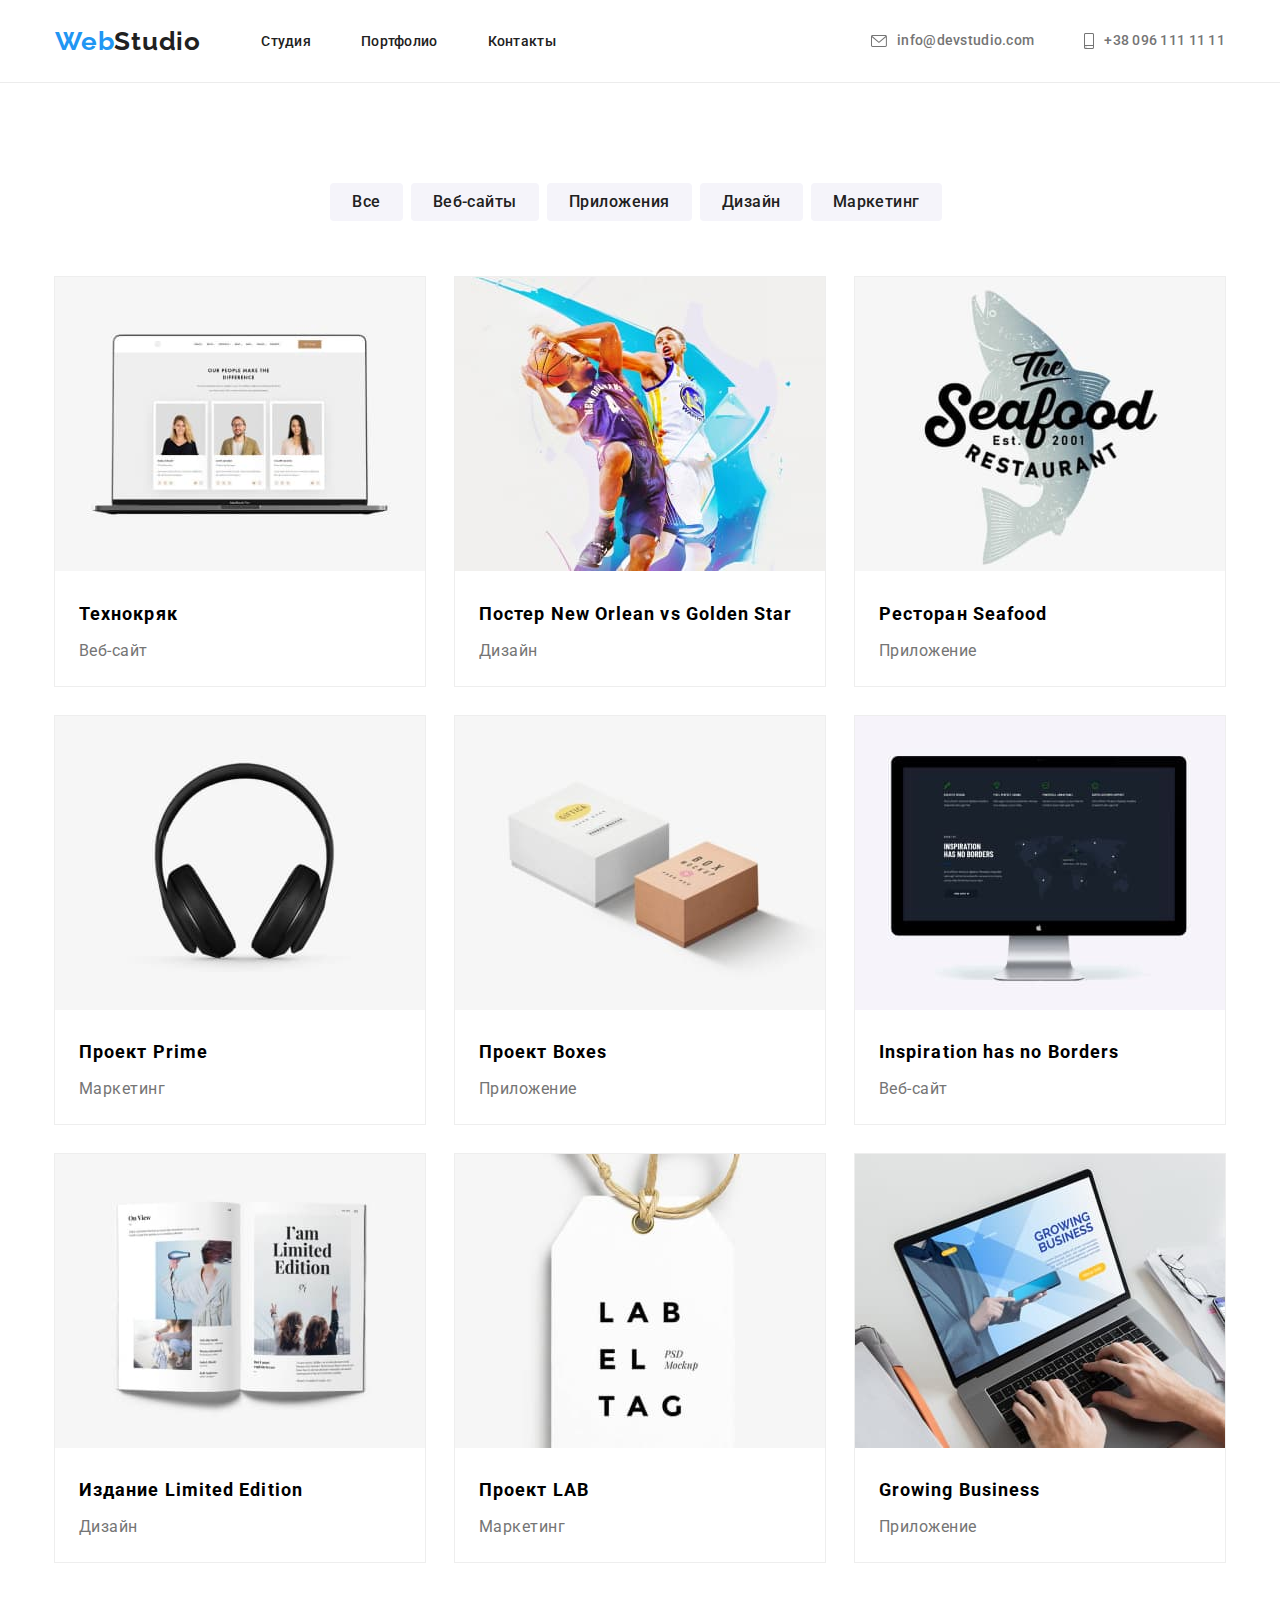
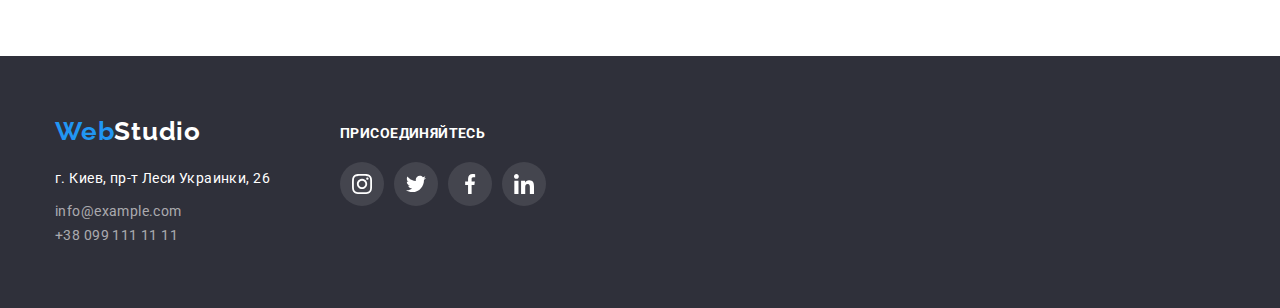
==== portfolio.html @ 09e380a9 "s" ====
<!DOCTYPE html>
<html>

<head>
    <title>Portfolio</title>
    <meta charset="utf-8">
    <meta name="viewport" content="width=divice-width, initial-scale=1.0">
    <link rel="stylesheet" href="style.css">
    <link rel="preconnect" href="https://fonts.gstatic.com">
    <link
        href="https://fonts.googleapis.com/css2?family=Raleway:wght@700&family=Roboto:wght@400;500;700;900&display=swap"
        rel="stylesheet">
    <link rel="stylesheet" href="CSS/modern-normalize.css">
    <link rel="stylesheet" href="CSS/style.css">
</head>

<body>
    <header class="header">
        <div class="container">
            <nav class="nav">
                <a href="index.html" class="logo"><span>Web</span>Studio</a>
                <ul class="nav-list">
                    <li><a href="index.html">Студия</a></li>
                    <li><a href="portfolio.html">Портфолио</a></li>
                    <li><a href="">Контакты</a></li>
                </ul>
                <ul class="nav-contact">
                    <li>
                        <a href="mailto:info@example.com">
                            <svg class="nav-icon" width="16" height="12">
                                <use href="images/icons.svg#icon-envelope-1">
                                </use>
                            </svg>
                            info@devstudio.com</a>
                    </li>
                    <li>
                        <a href="tel:+380991111111">
                            <svg class="nav-icon" width="10" height="16">
                                <use href="images/icons.svg#icon-smartphone-1">
                                </use>
                            </svg>
                            +38 096 111 11 11</a>
                    </li>
                </ul>
            </nav>
        </div>
    </header>

    <main>
        <section class="cards">
            <div class="container">
                <div class="act">
                    <ul class="act-btns">
                        <li><button class="act-btn">Все</button></li>
                        <li><button class="act-btn">Веб-сайты</button></li>
                        <li><button class="act-btn">Приложения</button></li>
                        <li><button class="act-btn">Дизайн</button></li>
                        <li><button class="act-btn">Маркетинг</button></li>
                    </ul>
                </div>
                <ul class="cards-i">
                    <li class="cards-it">
                        <div class="cards-it-img">
                            <img src="images/portf1.jpg" alt="" width="370">
                            <div class="cards-it-overlay">
                                <p>
                                    Технокряк это современная площадка распространения коронавируса.
                                    Компании используют эту платформу для цифрового
                                    шпионажа и атак на защищённые сервера конкурентов.
                                </p>
                            </div>
                        </div>
                        <div class="cards-it-box">
                            <h4 class="cards-it-title">Технокряк</h4>
                            <p class="cards-it-d">Веб-сайт</p>
                        </div>
                    </li>
                    <li class="cards-it">
                        <img src="images/portf2.jpg" alt="" width="370">
                        <div class="cards-it-box">
                            <h4 class="cards-it-title">Постер New Orlean vs Golden Star</h4>
                            <p class="cards-it-d">Дизайн</p>
                        </div>
                    </li>
                    <li class="cards-it">
                        <img src="images/portf3.jpg" alt="" width="370">
                        <div class="cards-it-box">
                            <h4 class="cards-it-title">Ресторан Seafood</h4>
                            <p class="cards-it-d">Приложение</p>
                        </div>
                    </li>
                    <li class="cards-it">
                        <img src="images/portf4.jpg" alt="" width="370">
                        <div class="cards-it-box">
                            <h4 class="cards-it-title">Проект Prime</h4>
                            <p class="cards-it-d">Маркетинг</p>
                        </div>
                    </li>
                    <li class="cards-it">
                        <img src="images/portf5.jpg" alt="" width="370">
                        <div class="cards-it-box">
                            <h4 class="cards-it-title">Проект Boxes</h4>
                            <p class="cards-it-d">Приложение</p>
                        </div>
                    </li>
                    <li class="cards-it">
                        <img src="images/portf6.jpg" alt="" width="370">
                        <div class="cards-it-box">
                            <h4 class="cards-it-title">Inspiration has no Borders</h4>
                            <p class="cards-it-d">Веб-сайт</p>
                        </div>
                    </li>
                    <li class="cards-it">
                        <img src="images/portf7.jpg" alt="" width="370">
                        <div class="cards-it-box">
                            <h4 class="cards-it-title">Издание Limited Edition</h4>
                            <p class="cards-it-d">Дизайн</p>
                        </div>
                    </li>
                    <li class="cards-it">
                        <img src="images/portf8.jpg" alt="" width="370">
                        <div class="cards-it-box">
                            <h4 class="cards-it-title">Проект LAB</h4>
                            <p class="cards-it-d">Маркетинг</p>
                        </div>
                    </li>
                    <li class="cards-it">
                        <img src="images/portf9.jpg" alt="" width="370">
                        <div class="cards-it-box">
                            <h4 class="cards-it-title">Growing Business</h4>
                            <p class="cards-it-d">Приложение</p>
                        </div>
                    </li>
                </ul>
            </div>
        </section>
    </main>

    <footer class="footer">
        <div class="container">
            <div class="cont-f">
                <div class="main-contact">
                    <a href="index.html" class="footer-logo"><span>Web</span>Studio</a>
                    <address class="footer-address">
                        <p>г. Киев, пр-т Леси Украинки, 26</p>
                        <ul class="footer-contact">
                            <li><a href="mailto:info@example.com">info@example.com</a></li>
                            <li><a href="tel:+380991111111">+38 099 111 11 11</a></li>
                        </ul>
                    </address>
                </div>
                <div class="footer-link">
                    <h3 class="link-title">Присоединяйтесь</h3>
                    <ul class="link-icon">
                        <li>
                            <a href="#" class="footer-ico">
                                <svg class="footer-icon" width="20" height="20">
                                    <use href="images/icons.svg#icon-instagram">
                                    </use>
                                </svg>
                            </a>
                        </li>
                        <li>
                            <a href="#" class="footer-ico">
                                <svg class="footer-icon" width="20" height="20">
                                    <use href="images/icons.svg#icon-twitter">
                                    </use>
                                </svg>
                            </a>
                        </li>
                        <li>
                            <a href="#" class="footer-ico">
                                <svg class="footer-icon" width="20" height="20">
                                    <use href="images/icons.svg#icon-facebook">
                                    </use>
                                </svg>
                            </a>
                        </li>
                        <li>
                            <a href="#" class="footer-ico">
                                <svg class="footer-icon" width="20" height="20">
                                    <use href="images/icons.svg#icon-linkedin">
                                    </use>
                                </svg>
                            </a>
                        </li>
                    </ul>
                </div>
            </div>
        </div>
    </footer>

</body>

</html>
---- CSS/style.css ----
:root {
  --white-text: rgb(255, 255, 255, 1);
  --blue-text: rgb(33, 150, 243, 1);
  --black-text: rgb(33, 33, 33, 1);
  --gray-text: rgb(117, 117, 117, 1);
  --gray-text-op60: rgb(255, 255, 255, 0.6);
  --black-backgr: rgb(47, 48, 58, 1);
  --gray-backgr: rgb(245, 244, 250, 1);
  --bord: rgb(236, 236, 236, 1);
  --bord-card: rgb(238, 238, 238, 1);
  --gray-icon: rgb(175, 177, 184, 1);
  --overlay: rgba(33, 150, 243, 0.9);
  --modal: rgba(0, 0, 0, 0.2);
  --button: rgba(0, 0, 0, 1);
}

body {
  font-family: 'Roboto', sans-serif;
  color: var(-black-text);
}

ul {
  list-style: none;
}

.container {
  width: 1200px;
  padding: 0 15px;
  margin: 0px auto;
  text-align: center;
}

.nav,
.nav-list,
.nav-contact {
  display: flex;
}

.nav {
  justify-content: space-between;
  align-items: center;
}

* {
  margin: 0;
  padding: 0;
}

.header {
  border-bottom: 1px solid var(--bord);
}

.nav-list li {
  margin-left: 50px;
  margin-top: 32px;
  margin-bottom: 32px;
}

.nav-contact {
  justify-content: center;
  align-items: center;
}

.nav-contact li {
  margin-left: 305px;
}

.nav-contact li:last-child {
  margin-left: 50px;
}

.logo {
  font-family: 'Raleway', sans-serif;
  font-style: normal;
  font-weight: bold;
  font-size: 26px;
  line-height: 1.19;
  letter-spacing: 0.03em;
  text-decoration: none;
  color: var(--black-text);
}

.logo span {
  color: var(--blue-text);
}

.nav-list a {
  position: relative;
  font-style: normal;
  font-weight: 500;
  font-size: 14px;
  line-height: 1.14;
  letter-spacing: 0.02em;
  text-decoration: none;
  color: var(--black-text);
}

.nav-list a::after {
  display: inline-block;
  position: absolute;
  left: 0;
  top: 46px;
  width: 100%;
  bottom: 0;
  height: 4px;
  background: var(--blue-text);
  border-radius: 2px;
  content: '';
  opacity: 0;
}

.nav-list a:hover::after {
  opacity: 1;
  transition: opacity 250ms cubic-bezier(0.4, 0, 0.2, 1);
}

.nav-list a:hover,
.nav-list a:focus,
.nav-contact a:hover,
.nav-contact a:focus {
  color: var(--blue-text);
  transition: color 250ms cubic-bezier(0.4, 0, 0.2, 1);
}

.nav-contact a {
  color: var(--gray-text);
  font-style: normal;
  font-weight: 500;
  font-size: 14px;
  line-height: 1.14;
  letter-spacing: 0.02em;
  text-decoration: none;
  display: flex;
  align-items: center;
  justify-content: center;
  text-align: center;
  cursor: pointer;
}

.nav-icon {
  content: '';
  fill: currentColor;
  margin-right: 10px;
}

.nav-icon:hover,
.nav-icon:focus {
  fill: currentColor;
  color: var(--blue-text);
  transition: background-color 250ms cubic-bezier(0.4, 0, 0.2, 1);
}

.hero,
.hero-title,
.hero-btn {
  display: flex;
}

.hero {
  background-image: linear-gradient(
      to right,
      rgba(47, 48, 58, 0.4),
      rgba(47, 48, 58, 0.4)
    ),
    url(../images/herobg.jpg);
  background-repeat: no-repeat;
  position: static;
  max-width: 1600px;
  height: 600px;
}

.hero-title {
  width: 696px;
  color: var(--white-text);
  font-style: normal;
  font-weight: 900;
  font-size: 44px;
  line-height: 1.36;
  text-align: center;
  letter-spacing: 0.06em;
  margin-left: auto;
  margin-right: auto;
  margin-top: 200px;
}

.hero-btn {
  font-family: 'Roboto', sans-serif;
  width: 200px;
  height: 50px;
  background-color: var(--blue-text);
  font-style: normal;
  font-weight: bold;
  font-size: 16px;
  line-height: 1.87;
  justify-content: center;
  text-align: center;
  align-items: center;
  letter-spacing: 0.06em;
  color: var(--white-text);
  margin-top: 40px;
  margin-left: auto;
  margin-right: auto;
  margin-bottom: 210px;
  box-shadow: 0px 4px 4px rgba(0, 0, 0, 0.15);
  border-radius: 4px;
}

.info,
.info-i,
.info-title,
.info-info {
  display: flex;
}

.info-i {
  justify-content: space-between;
  align-items: center;
}

.info {
  padding: 94px 0;
}

.info-title {
  font-style: normal;
  font-weight: bold;
  font-size: 14px;
  line-height: 1.14;
  letter-spacing: 0.03em;
  text-transform: uppercase;
  margin: 30px 0 10px 0;
}

.info-info {
  font-style: normal;
  font-weight: normal;
  font-size: 14px;
  line-height: 1.71;
  letter-spacing: 0.03em;
  color: var(--gray-text);
  text-align: left;
}

.info-icon {
  display: flex;
  width: 270px;
  height: 120px;
  background-color: var(--gray-backgr);
  justify-content: center;
  text-align: center;
  align-items: center;
}

.work,
.work-list {
  display: flex;
}

.work {
  padding-bottom: 94px;
}

.work-list {
  justify-content: space-between;
}

.work-list li {
  position: relative;
}

.work-list p {
  position: absolute;
  width: 100%;
  padding: 27px 0;
  bottom: 0;
  left: 0;
  text-align: center;
  background-color: rgba(47, 48, 58, 0.8);
  color: var(--white-text);
  font-family: 'Roboto', sans-serif;
  font-weight: 700;
  font-size: 14px;
  line-height: 1.14;
  text-transform: uppercase;
}

.title {
  font-style: normal;
  font-weight: bold;
  font-size: 36px;
  line-height: 1.16;
  letter-spacing: 0.03em;
  text-align: center;
  margin-bottom: 50px;
}

.team,
.team-card {
  display: flex;
}

.team {
  padding: 94px 0;
  background-color: var(--gray-backgr);
}

.team-card {
  justify-content: space-between;
}

.team-card > li {
  background-color: var(--white-text);
  box-shadow: 0px 1px 3px rgba(0, 0, 0, 0.12), 0px 1px 1px rgba(0, 0, 0, 0.14),
    0px 2px 1px rgba(0, 0, 0, 0.2);
  border-radius: 0px 0px 4px 4px;
}

.team-name {
  margin-top: 30px;
  margin-bottom: 10px;
  text-align: center;
  font-style: normal;
  font-weight: 500;
  font-size: 16px;
  line-height: 1.18;
  letter-spacing: 0.03em;
}

.team-prof {
  text-align: center;
  font-style: normal;
  font-weight: normal;
  font-size: 16px;
  line-height: 1.18;
  letter-spacing: 0.03em;
  color: var(--gray-text);
}

.soc-link {
  display: flex;
  justify-content: space-between;
  margin: 16px 32px 30px 32px;
}

.soc-icon {
  content: '';
  fill: currentColor;
}

.soc-ico {
  color: var(--gray-icon);
  border-radius: 50%;
  background-color: var(--white-text);
  width: 44px;
  height: 44px;
  display: flex;
  justify-content: center;
  align-items: center;
}

.soc-ico:focus,
.soc-ico:hover {
  color: var(--white-text);
  border-radius: 50%;
  background-color: var(--blue-text);
  width: 44px;
  height: 44px;
  display: flex;
  justify-content: center;
  align-items: center;
  transition: background-color 250ms cubic-bezier(0.4, 0, 0.2, 1);
}

.soc-icon:hover,
.soc-icon:focus {
  content: '';
  fill: currentColor;
  transition: background-color 250ms cubic-bezier(0.4, 0, 0.2, 1);
}

.client {
  padding-top: 94px;
  padding-bottom: 94px;
}

.client-info {
  display: flex;
  justify-content: space-between;
}

.client-logo {
  display: flex;
  width: 170px;
  height: 90px;
  justify-content: center;
  align-items: center;
  text-align: center;
  color: var(--gray-icon);
  border: 1px solid var(--gray-icon);
}

.client-icon {
  content: '';
  fill: currentColor;
}

.client-logo:hover,
.client-logo:focus {
  color: var(--blue-text);
  border: 1px solid var(--blue-text);
  transition: color 250ms cubic-bezier(0.4, 0, 0.2, 1);
}

.footer,
.footer-logo,
.main-contact,
.footer-link,
.link-icon,
.cont-f {
  display: flex;
}

.cont-f {
  justify-content: baseline;
}

.link-title {
  font-style: normal;
  font-weight: bold;
  font-size: 14px;
  color: var(--white-text);
  line-height: 1.14;
  letter-spacing: 0.03em;
  text-transform: uppercase;
  text-align: left;
}

.footer-link {
  display: flex;
  margin-left: 70px;
  padding-top: 10px;
}

.link-icon {
  display: flex;
  margin-top: 20px;
}

.footer-icon {
  content: '';
  fill: currentColor;
}

.footer-ico {
  color: var(--white-text);
  border-radius: 50%;
  background-color: rgb(255, 255, 255, 0.1);
  width: 44px;
  height: 44px;
  display: flex;
  justify-content: center;
  align-items: center;
  margin-right: 10px;
}

.footer-ico:focus,
.footer-ico:hover {
  color: var(--white-text);
  border-radius: 50%;
  background-color: var(--blue-text);
  width: 44px;
  height: 44px;
  display: flex;
  justify-content: center;
  align-items: center;
  transition: background-color 250ms cubic-bezier(0.4, 0, 0.2, 1);
}

.footer-icon:hover,
.footer-icon:focus {
  content: '';
  fill: currentColor;
}

.footer-link {
  flex-direction: column;
}

.link-icon {
  justify-content: center;
}

.main-contact {
  flex-direction: column;
}

.footer {
  background-color: var(--black-backgr);
  padding-top: 60px;
  padding-bottom: 60px;
}

.footer-contact {
  margin-top: 9px;
  text-align: left;
}

.footer-logo {
  margin-bottom: 20px;
  font-family: 'Raleway', sans-serif;
  font-style: normal;
  font-weight: bold;
  font-size: 26px;
  line-height: 1.19;
  letter-spacing: 0.03em;
  color: var(--white-text);
  text-decoration: none;
}

.footer-logo span {
  color: var(--blue-text);
}

.footer address {
  font-style: normal;
  font-weight: normal;
  font-size: 14px;
  line-height: 1.71;
  letter-spacing: 0.03em;
  text-decoration: none;
  text-align: left;
}

.footer p {
  color: var(--white-text);
}

.footer-contact a {
  text-decoration: none;
  color: var(--gray-text-op60);
}

.cards,
.cards-i,
.act,
.act-btns {
  display: flex;
}

.cards {
  padding-top: 100px;
  padding-bottom: 94px;
}

.act {
  justify-content: center;
  margin-bottom: 56px;
}

.act-btn {
  display: inline-flex;
  font-family: 'Roboto', sans-serif;
  font-style: normal;
  font-weight: 500;
  font-size: 16px;
  line-height: 1.62;
  letter-spacing: 0.03em;
  background-color: var(--gray-backgr);
  color: var(--black-text);
  border: none;
  margin-right: 8px;
  padding: 6px 22px;
  border-radius: 4px;
}

.act-btn:focus,
.act-btn:hover {
  background-color: var(--blue-text);
  color: var(--white-text);
  box-shadow: 0px 3px 1px rgba(0, 0, 0, 0.1), 0px 1px 2px rgba(0, 0, 0, 0.08),
    0px 2px 2px rgba(0, 0, 0, 0.12);
  border-radius: 4px;
  transition: background-color 250ms cubic-bezier(0.4, 0, 0.2, 1);
}

.cards-i {
  flex-wrap: wrap;
  margin-left: -30px;
  margin-top: -30px;
}

.cards-i > .cards-it {
  outline: 1px solid var(--bord-card);
  flex-basis: calc (100% / 3 -30px);
  margin-left: 30px;
  margin-top: 30px;
}

.cards-it:hover {
  box-shadow: 0px 1px 1px rgba(0, 0, 0, 0.12), 0px 4px 4px rgba(0, 0, 0, 0.06),
    1px 4px 6px rgba(0, 0, 0, 0.16);
  transition: box-shadow 250ms cubic-bezier(0.4, 0, 0.2, 1);
}

.cards-it-box {
  text-align: left;
  padding: 20px 24px 20px 24px;
}

.cards-it-d {
  margin-top: 4px;
}

.cards h4 {
  font-style: normal;
  font-weight: bold;
  font-size: 18px;
  line-height: 2;
  letter-spacing: 0.06em;
}

.cards p {
  font-style: normal;
  font-weight: normal;
  font-size: 16px;
  line-height: 1.87;
  letter-spacing: 0.03em;
  color: var(--gray-text);
}

.cards-it-img {
  position: relative;
  overflow: hidden;
}

.cards-it-overlay {
  position: absolute;
  top: 0;
  left: 0;
  width: 100%;
  height: 100%;
  background-color: var(--overlay);
  padding: 63px 24px;
  transform: translateY(101%);
  transition: transform 250ms cubic-bezier(0.4, 0, 0.2, 1);
}

.cards-it-overlay p {
  font-family: 'Roboto', sans-serif;
  font-size: 18px;
  font-style: normal;
  font-weight: 400;
  line-height: 28px;
  letter-spacing: 0.03em;
  text-align: left;
  color: var(--white-text);
}

.cards-it:hover .cards-it-overlay {
  transform: translateY(0);
}

.backdrop-sign {
  position: fixed;
  top: 0;
  left: 0;
  width: 100%;
  height: 100%;
  background-color: var(--modal);
}

.backdrop-sign.is-hidden {
  opacity: 0;
  pointer-events: none;
}

.modal-sign {
  position: absolute;
  width: 528px;
  height: 581px;
  left: 50%;
  top: 50%;
  transform: translate(-50%, -50%);
  background: #ffffff;
  box-shadow: 0px 1px 3px rgba(0, 0, 0, 0.12), 0px 1px 1px rgba(0, 0, 0, 0.14),
    0px 2px 1px rgba(0, 0, 0, 0.2);
  border-radius: 4px;
}

.button-modal {
  position: absolute;
  top: 0;
  right: 0;
  align-items: center;
  justify-content: center;
  width: 30px;
  height: 30px;
  background-color: var(--white-text);
  color: var(--button);
  border: 1px solid rgba(0, 0, 0, 0.1);
  border-radius: 50%;
  margin-top: 8px;
  margin-right: 8px;
}

.modal-icon {
  content: '';
  fill: currentColor;
}
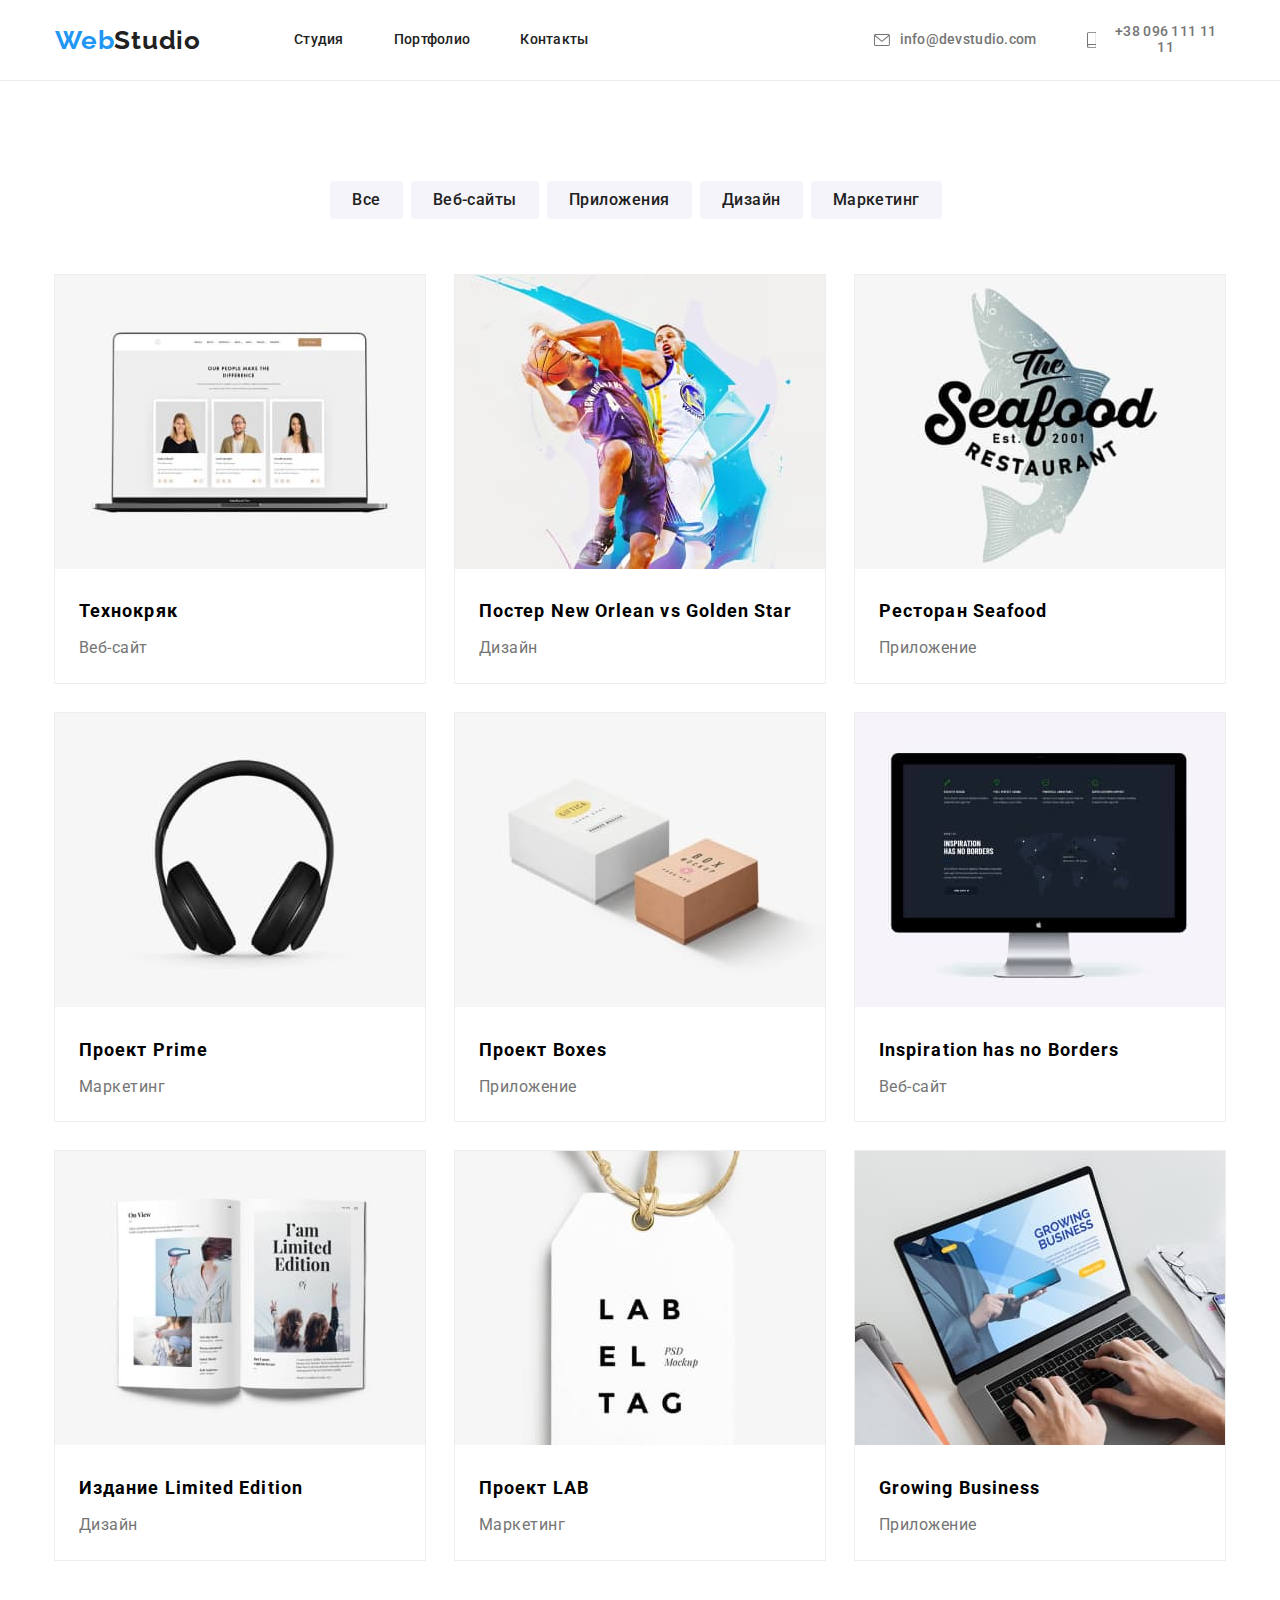
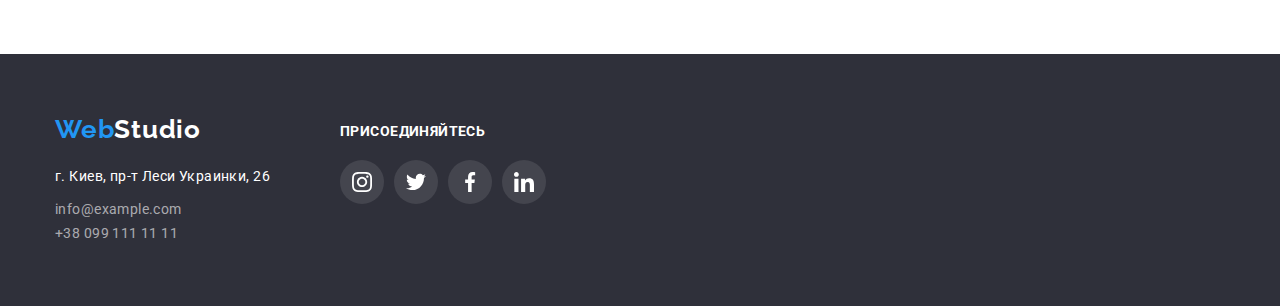
==== commit 04c27cb5: "ss" ====
--- a/portfolio.html
+++ b/portfolio.html
@@ -76,56 +76,128 @@
                         </div>
                     </li>
                     <li class="cards-it">
-                        <img src="images/portf2.jpg" alt="" width="370">
+                        <div class="cards-it-img">
+                            <img src="images/portf2.jpg" alt="" width="370">
+                            <div class="cards-it-overlay">
+                                <p>
+                                    Технокряк это современная площадка распространения коронавируса.
+                                    Компании используют эту платформу для цифрового
+                                    шпионажа и атак на защищённые сервера конкурентов.
+                                </p>
+                            </div>
+                        </div>
                         <div class="cards-it-box">
                             <h4 class="cards-it-title">Постер New Orlean vs Golden Star</h4>
                             <p class="cards-it-d">Дизайн</p>
                         </div>
                     </li>
                     <li class="cards-it">
-                        <img src="images/portf3.jpg" alt="" width="370">
+                        <div class="cards-it-img">
+                            <img src="images/portf3.jpg" alt="" width="370">
+                            <div class="cards-it-overlay">
+                                <p>
+                                    Технокряк это современная площадка распространения коронавируса.
+                                    Компании используют эту платформу для цифрового
+                                    шпионажа и атак на защищённые сервера конкурентов.
+                                </p>
+                            </div>
+                        </div>
                         <div class="cards-it-box">
                             <h4 class="cards-it-title">Ресторан Seafood</h4>
                             <p class="cards-it-d">Приложение</p>
                         </div>
                     </li>
                     <li class="cards-it">
-                        <img src="images/portf4.jpg" alt="" width="370">
+                        <div class="cards-it-img">
+                            <img src="images/portf4.jpg" alt="" width="370">
+                            <div class="cards-it-overlay">
+                                <p>
+                                    Технокряк это современная площадка распространения коронавируса.
+                                    Компании используют эту платформу для цифрового
+                                    шпионажа и атак на защищённые сервера конкурентов.
+                                </p>
+                            </div>
+                        </div>
                         <div class="cards-it-box">
                             <h4 class="cards-it-title">Проект Prime</h4>
                             <p class="cards-it-d">Маркетинг</p>
                         </div>
                     </li>
                     <li class="cards-it">
-                        <img src="images/portf5.jpg" alt="" width="370">
+                        <div class="cards-it-img">
+                            <img src="images/portf5.jpg" alt="" width="370">
+                            <div class="cards-it-overlay">
+                                <p>
+                                    Технокряк это современная площадка распространения коронавируса.
+                                    Компании используют эту платформу для цифрового
+                                    шпионажа и атак на защищённые сервера конкурентов.
+                                </p>
+                            </div>
+                        </div>
                         <div class="cards-it-box">
                             <h4 class="cards-it-title">Проект Boxes</h4>
                             <p class="cards-it-d">Приложение</p>
                         </div>
                     </li>
                     <li class="cards-it">
-                        <img src="images/portf6.jpg" alt="" width="370">
+                        <div class="cards-it-img">
+                            <img src="images/portf6.jpg" alt="" width="370">
+                            <div class="cards-it-overlay">
+                                <p>
+                                    Технокряк это современная площадка распространения коронавируса.
+                                    Компании используют эту платформу для цифрового
+                                    шпионажа и атак на защищённые сервера конкурентов.
+                                </p>
+                            </div>
+                        </div>
                         <div class="cards-it-box">
                             <h4 class="cards-it-title">Inspiration has no Borders</h4>
                             <p class="cards-it-d">Веб-сайт</p>
                         </div>
                     </li>
                     <li class="cards-it">
-                        <img src="images/portf7.jpg" alt="" width="370">
+                        <div class="cards-it-img">
+                            <img src="images/portf7.jpg" alt="" width="370">
+                            <div class="cards-it-overlay">
+                                <p>
+                                    Технокряк это современная площадка распространения коронавируса.
+                                    Компании используют эту платформу для цифрового
+                                    шпионажа и атак на защищённые сервера конкурентов.
+                                </p>
+                            </div>
+                        </div>
                         <div class="cards-it-box">
                             <h4 class="cards-it-title">Издание Limited Edition</h4>
                             <p class="cards-it-d">Дизайн</p>
                         </div>
                     </li>
                     <li class="cards-it">
-                        <img src="images/portf8.jpg" alt="" width="370">
+                        <div class="cards-it-img">
+                            <img src="images/portf8.jpg" alt="" width="370">
+                            <div class="cards-it-overlay">
+                                <p>
+                                    Технокряк это современная площадка распространения коронавируса.
+                                    Компании используют эту платформу для цифрового
+                                    шпионажа и атак на защищённые сервера конкурентов.
+                                </p>
+                            </div>
+                        </div>
                         <div class="cards-it-box">
                             <h4 class="cards-it-title">Проект LAB</h4>
                             <p class="cards-it-d">Маркетинг</p>
                         </div>
                     </li>
                     <li class="cards-it">
-                        <img src="images/portf9.jpg" alt="" width="370">
+                        <div class="cards-it-img">
+                            <img src="images/portf9.jpg" alt="" width="370">
+                            <div class="cards-it-overlay">
+                                <p>
+                                    Технокряк это современная площадка распространения коронавируса.
+                                    Компании используют эту платформу для цифрового
+                                    шпионажа и атак на защищённые сервера конкурентов.
+                                </p>
+                            </div>
+                        </div>
                         <div class="cards-it-box">
                             <h4 class="cards-it-title">Growing Business</h4>
                             <p class="cards-it-d">Приложение</p>
--- a/CSS/style.css
+++ b/CSS/style.css
@@ -52,8 +52,6 @@
 
 .nav-list li {
   margin-left: 50px;
-  margin-top: 32px;
-  margin-bottom: 32px;
 }
 
 .nav-contact {
@@ -62,7 +60,7 @@
 }
 
 .nav-contact li {
-  margin-left: 305px;
+  margin-left: 285px;
 }
 
 .nav-contact li:last-child {
@@ -78,6 +76,7 @@
   letter-spacing: 0.03em;
   text-decoration: none;
   color: var(--black-text);
+  margin-right: 43px;
 }
 
 .logo span {
@@ -86,6 +85,7 @@
 
 .nav-list a {
   position: relative;
+  display: block;
   font-style: normal;
   font-weight: 500;
   font-size: 14px;
@@ -93,25 +93,25 @@
   letter-spacing: 0.02em;
   text-decoration: none;
   color: var(--black-text);
+  padding-top: 32px;
+  padding-bottom: 32px;
 }
 
 .nav-list a::after {
-  display: inline-block;
+  content: '';
   position: absolute;
   left: 0;
-  top: 46px;
+  bottom: -1px;
   width: 100%;
-  bottom: 0;
   height: 4px;
   background: var(--blue-text);
   border-radius: 2px;
-  content: '';
   opacity: 0;
+  transition: opacity 250ms cubic-bezier(0.4, 0, 0.2, 1);
 }
 
 .nav-list a:hover::after {
   opacity: 1;
-  transition: opacity 250ms cubic-bezier(0.4, 0, 0.2, 1);
 }
 
 .nav-list a:hover,
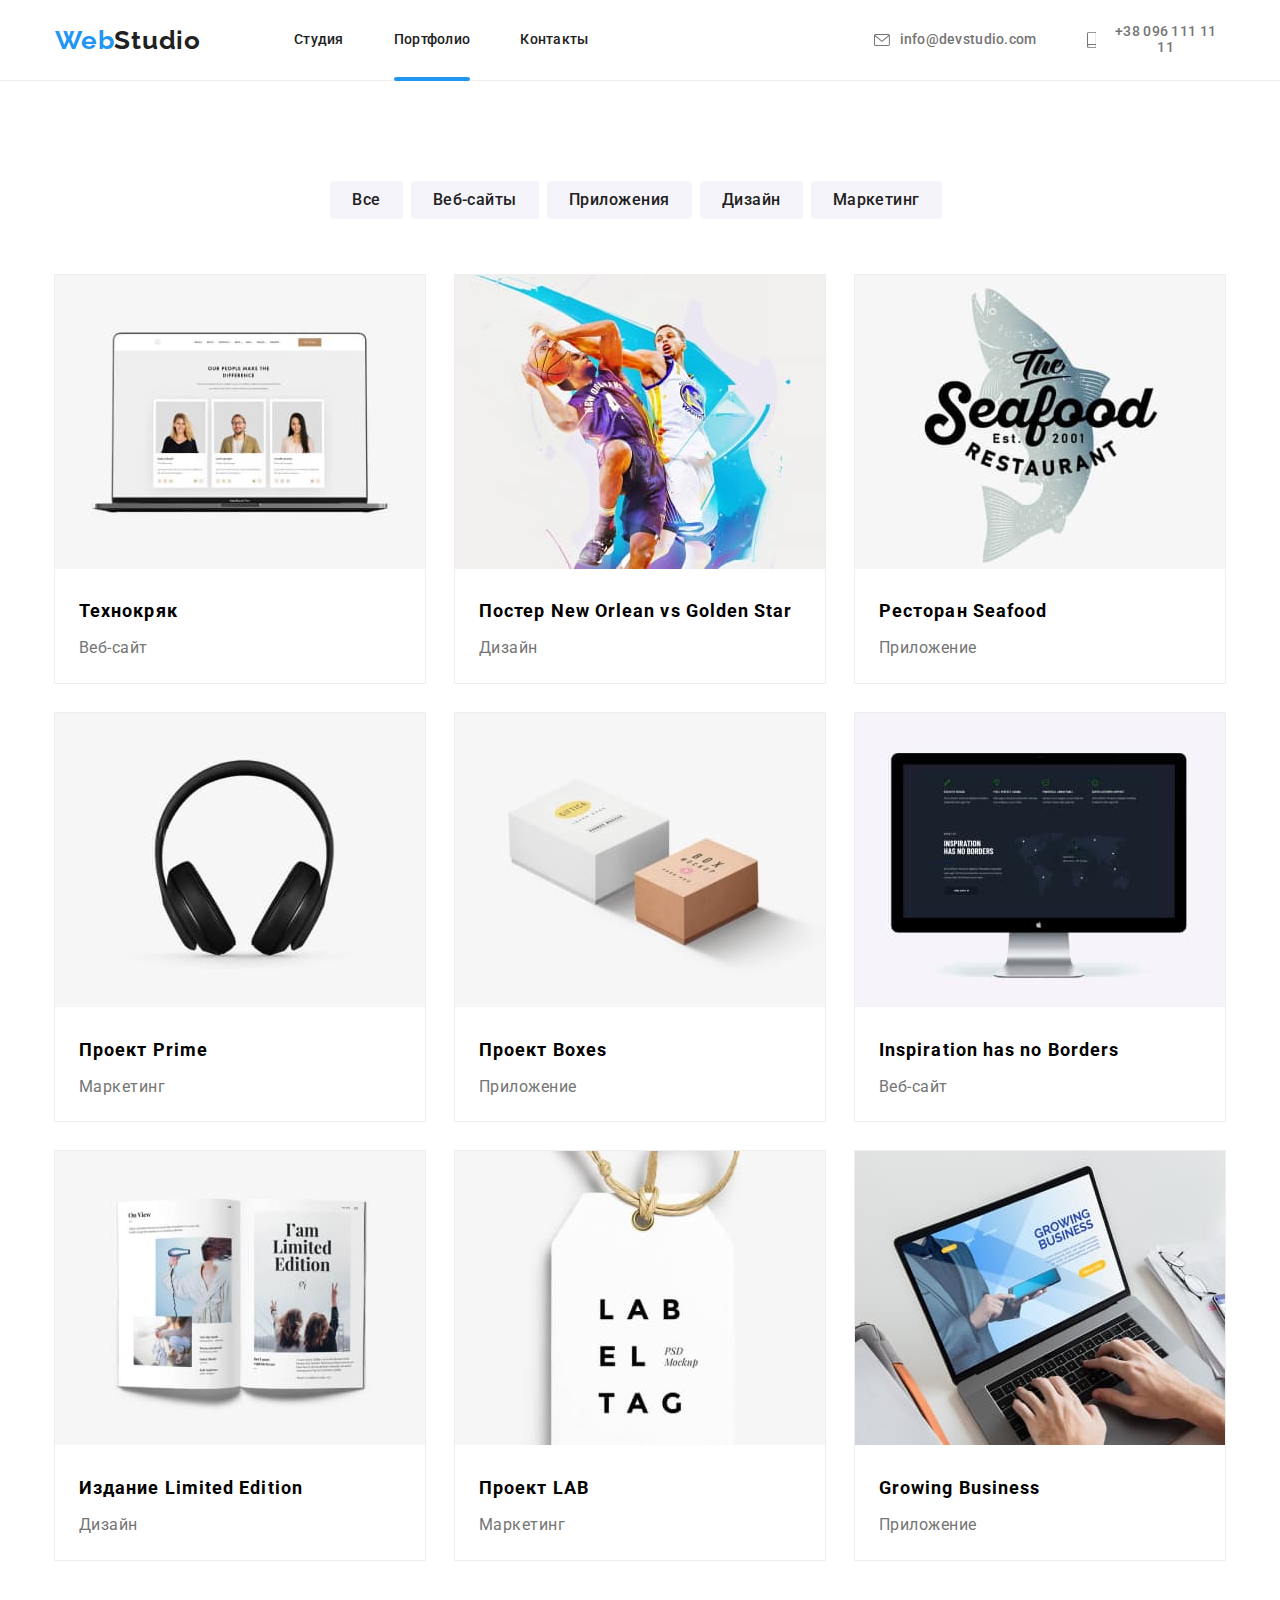
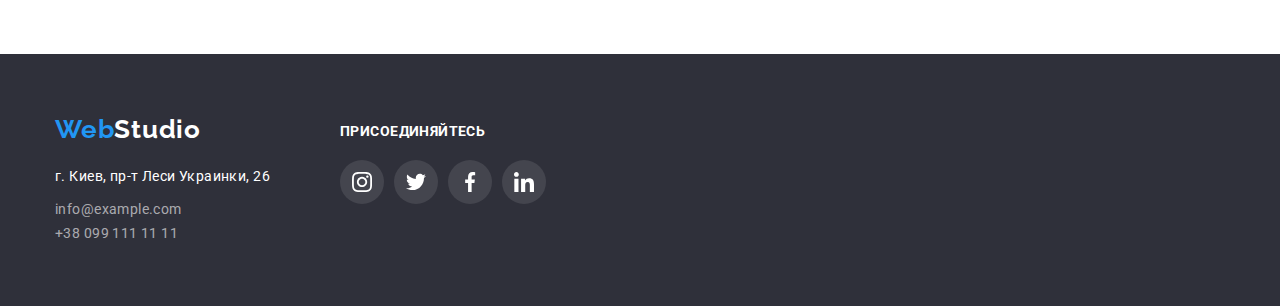
==== commit 839f2d79: "fix" ====
--- a/portfolio.html
+++ b/portfolio.html
@@ -21,7 +21,7 @@
                 <a href="index.html" class="logo"><span>Web</span>Studio</a>
                 <ul class="nav-list">
                     <li><a href="index.html">Студия</a></li>
-                    <li><a href="portfolio.html">Портфолио</a></li>
+                    <li class="current"><a href="portfolio.html">Портфолио</a></li>
                     <li><a href="">Контакты</a></li>
                 </ul>
                 <ul class="nav-contact">
--- a/CSS/style.css
+++ b/CSS/style.css
@@ -95,6 +95,22 @@
   color: var(--black-text);
   padding-top: 32px;
   padding-bottom: 32px;
+  cursor: pointer;
+}
+
+.current {
+  position: relative;
+}
+
+.current::after {
+  content: '';
+  position: absolute;
+  left: 0;
+  bottom: -1px;
+  width: 100%;
+  height: 4px;
+  background: var(--blue-text);
+  border-radius: 2px;
 }
 
 .nav-list a::after {
@@ -110,7 +126,9 @@
   transition: opacity 250ms cubic-bezier(0.4, 0, 0.2, 1);
 }
 
-.nav-list a:hover::after {
+.nav-list a:hover::after,
+.nav-list a:focus::after,
+.nav-list a:active::after {
   opacity: 1;
 }
 
